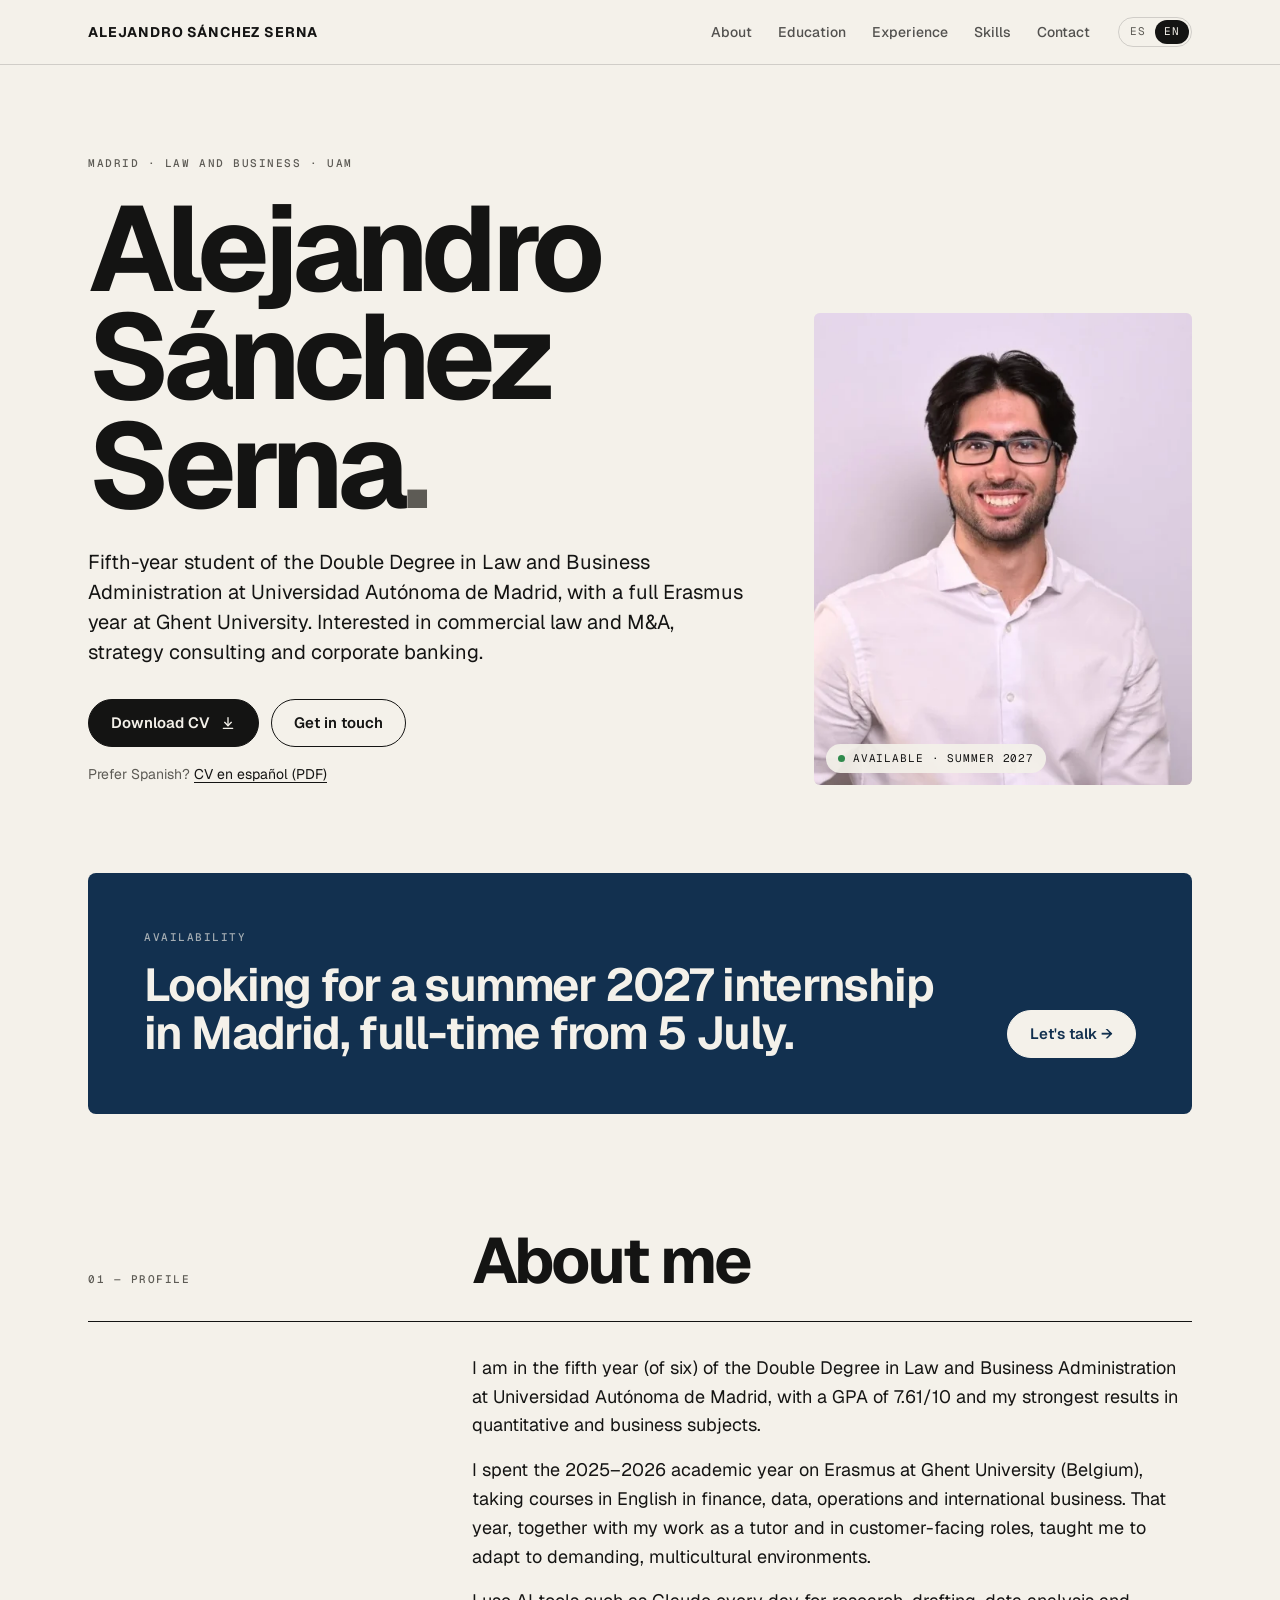
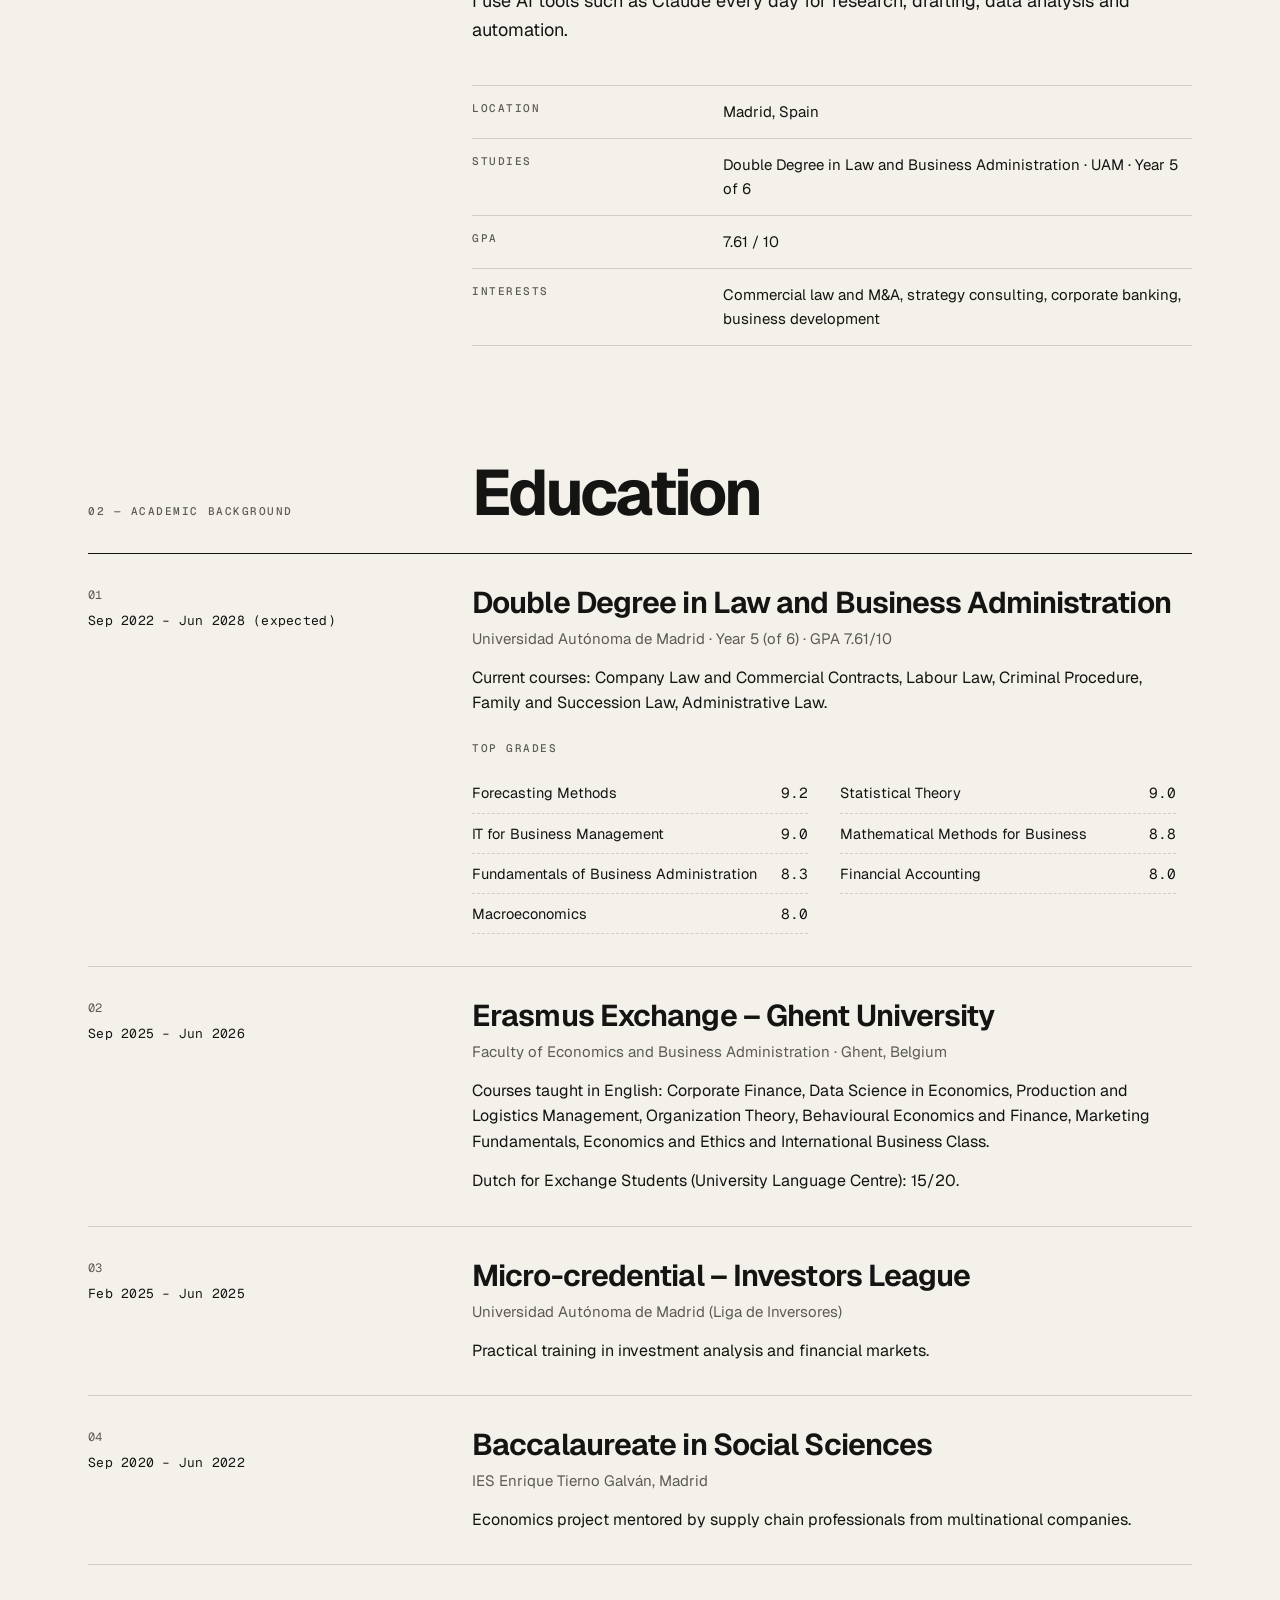
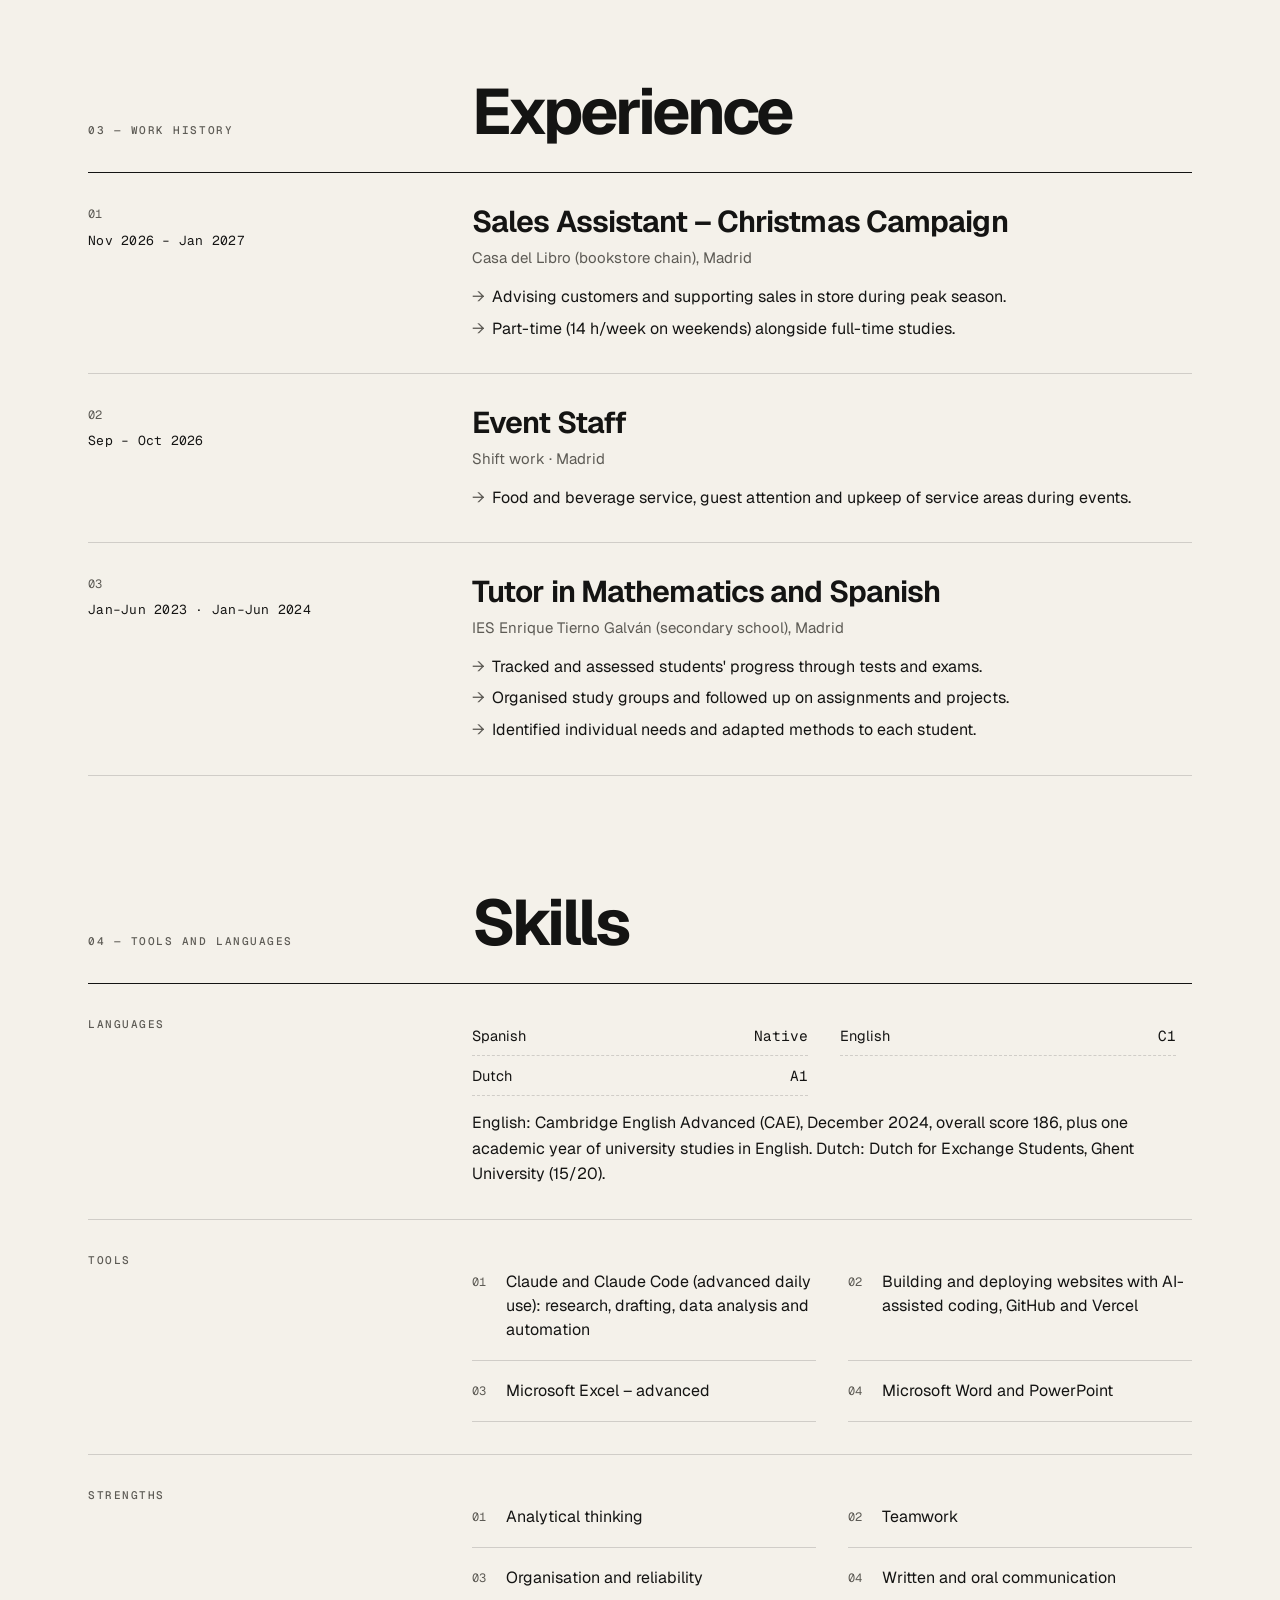
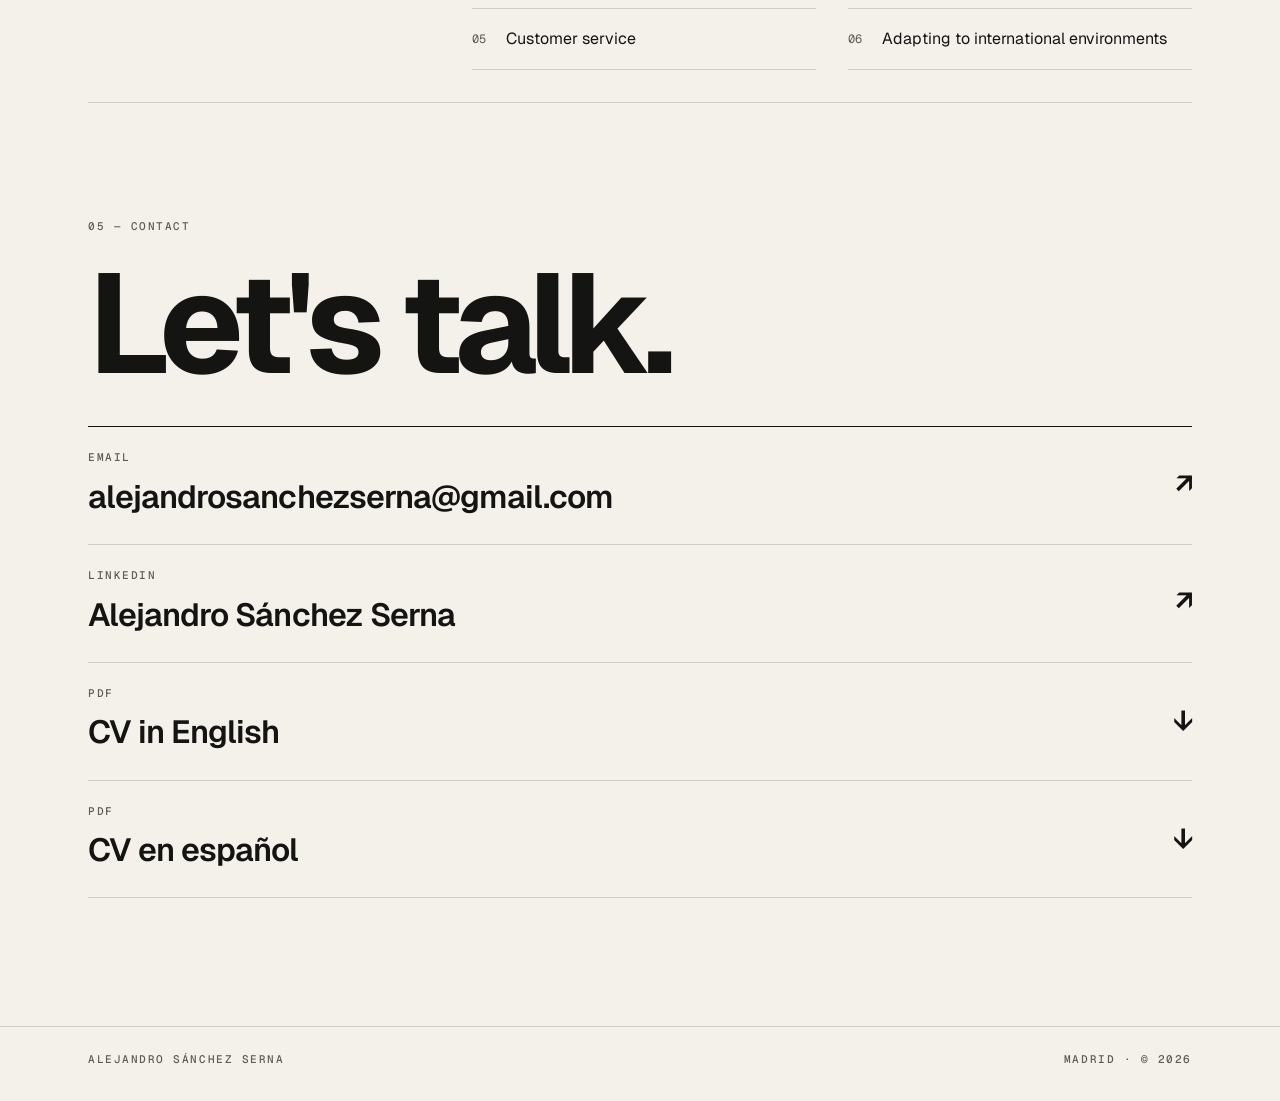
==== en/index.html @ f0e7a2bd "Actualizar currículum: nuevo diseño claro, versión en inglés, foto y CV en PDF - Contenido actualiza" ====
<!DOCTYPE html>
<html lang="en">
<head>
  <meta charset="UTF-8" />
  <meta name="viewport" content="width=device-width, initial-scale=1.0" />
  <title>Alejandro Sánchez Serna · CV · Law and Business Administration (UAM)</title>
  <meta name="description" content="CV of Alejandro Sánchez Serna: 5th-year Law and Business Administration student (UAM), Erasmus at Ghent University, C1 English. Available for a summer 2027 internship." />
  <meta name="author" content="Alejandro Sánchez Serna" />
  <meta name="theme-color" content="#f4f1ea" />
  <link rel="canonical" href="https://curriculum-alejandro-sanchez-serna.vercel.app/en/" />
  <link rel="alternate" hreflang="es" href="https://curriculum-alejandro-sanchez-serna.vercel.app/" />
  <link rel="alternate" hreflang="en" href="https://curriculum-alejandro-sanchez-serna.vercel.app/en/" />
  <link rel="alternate" hreflang="x-default" href="https://curriculum-alejandro-sanchez-serna.vercel.app/" />

  <meta property="og:type" content="profile" />
  <meta property="og:locale" content="en_GB" />
  <meta property="og:locale:alternate" content="es_ES" />
  <meta property="og:url" content="https://curriculum-alejandro-sanchez-serna.vercel.app/en/" />
  <meta property="og:title" content="Alejandro Sánchez Serna · CV" />
  <meta property="og:description" content="Law and Business Administration student (UAM) · Erasmus at Ghent University · C1 English. Available for a summer 2027 internship in Madrid." />
  <meta property="og:image" content="https://curriculum-alejandro-sanchez-serna.vercel.app/img/alejandro-sanchez-serna-og.jpg" />
  <meta property="og:image:alt" content="Portrait of Alejandro Sánchez Serna" />
  <meta name="twitter:card" content="summary" />
  <meta name="twitter:title" content="Alejandro Sánchez Serna · CV" />
  <meta name="twitter:description" content="Law and Business Administration student (UAM) · Erasmus at Ghent University · C1 English. Available for a summer 2027 internship in Madrid." />
  <meta name="twitter:image" content="https://curriculum-alejandro-sanchez-serna.vercel.app/img/alejandro-sanchez-serna-og.jpg" />

  <script type="application/ld+json">
  {
    "@context": "https://schema.org",
    "@type": "Person",
    "name": "Alejandro Sánchez Serna",
    "url": "https://curriculum-alejandro-sanchez-serna.vercel.app/en/",
    "image": "https://curriculum-alejandro-sanchez-serna.vercel.app/img/alejandro-sanchez-serna-og.jpg",
    "jobTitle": "Double Degree student in Law and Business Administration",
    "address": { "@type": "PostalAddress", "addressLocality": "Madrid", "addressCountry": "ES" },
    "alumniOf": [
      { "@type": "CollegeOrUniversity", "name": "Universidad Autónoma de Madrid" },
      { "@type": "CollegeOrUniversity", "name": "Ghent University" }
    ],
    "knowsLanguage": ["es", "en", "nl"],
    "sameAs": ["https://www.linkedin.com/in/alejandro-s%C3%A1nchez-serna-419348226/"]
  }
  </script>

  <link rel="preconnect" href="https://fonts.googleapis.com" />
  <link rel="preconnect" href="https://fonts.gstatic.com" crossorigin />
  <link rel="stylesheet" href="https://fonts.googleapis.com/css2?family=Geist:wght@400..800&family=Geist+Mono:wght@400..600&display=swap" />
  <link rel="stylesheet" href="/styles.css" />
  <script>document.documentElement.classList.add('js');</script>
</head>
<body>

  <a class="skip-link" href="#about">Skip to content</a>

  <header class="site-header">
    <div class="wrap">
      <a class="brand" href="#top">Alejandro Sánchez Serna</a>
      <div class="header-right">
        <ul class="nav-links">
          <li><a href="#about">About</a></li>
          <li><a href="#education">Education</a></li>
          <li><a href="#experience">Experience</a></li>
          <li><a href="#skills">Skills</a></li>
          <li><a href="#contact">Contact</a></li>
        </ul>
        <div class="lang-switch" aria-label="Language">
          <a href="/" hreflang="es" lang="es" title="Versión en español">ES</a>
          <span aria-current="true" lang="en">EN</span>
        </div>
      </div>
    </div>
  </header>

  <main id="top">

    <!-- HERO -->
    <section class="hero">
      <div class="wrap">
        <div class="hero-in">
          <div class="label">Madrid · Law and Business · UAM</div>
          <h1>Alejandro<br>Sánchez Serna<span class="soft">.</span></h1>
          <p class="lead">
            Fifth-year student of the Double Degree in Law and Business Administration at Universidad Autónoma de Madrid,
            with a full Erasmus year at Ghent University. Interested in commercial law and M&amp;A,
            strategy consulting and corporate banking.
          </p>
          <div class="cta-row">
            <a href="/CV_Alejandro_Sanchez_Serna_English.pdf" class="btn btn-dark" download>
              Download CV
              <svg viewBox="0 0 24 24" fill="none" stroke="currentColor" stroke-width="2" stroke-linecap="round" stroke-linejoin="round" aria-hidden="true"><path d="M12 4v12"/><path d="m7 11 5 5 5-5"/><path d="M5 20h14"/></svg>
            </a>
            <a href="#contact" class="btn btn-light">Get in touch</a>
          </div>
          <p class="alt-cv">Prefer Spanish? <a href="/CV_Alejandro_Sanchez_Serna.pdf" download hreflang="es" lang="es">CV en español (PDF)</a></p>
        </div>
        <figure class="portrait">
          <img src="/img/alejandro-sanchez-serna.webp" width="480" height="596" alt="Portrait of Alejandro Sánchez Serna" fetchpriority="high" />
          <figcaption><span class="dot" aria-hidden="true"></span>Available · summer 2027</figcaption>
        </figure>
      </div>
    </section>

    <!-- AVAILABILITY -->
    <div class="wrap">
      <div class="band reveal">
        <div>
          <div class="label">Availability</div>
          <p>Looking for a summer 2027 internship in Madrid, full-time from 5 July.</p>
        </div>
        <a href="#contact" class="btn">Let's talk →</a>
      </div>
    </div>

    <!-- ABOUT -->
    <section class="section" id="about">
      <div class="wrap">
        <div class="section-head reveal">
          <div class="label">01 — Profile</div>
          <h2>About me</h2>
        </div>
        <div class="split">
          <div></div>
          <div class="reveal">
            <div class="prose">
              <p>I am in the fifth year (of six) of the Double Degree in Law and Business Administration at Universidad Autónoma de Madrid, with a GPA of 7.61/10 and my strongest results in quantitative and business subjects.</p>
              <p>I spent the 2025–2026 academic year on Erasmus at Ghent University (Belgium), taking courses in English in finance, data, operations and international business. That year, together with my work as a tutor and in customer-facing roles, taught me to adapt to demanding, multicultural environments.</p>
              <p>I use AI tools such as Claude every day for research, drafting, data analysis and automation.</p>
            </div>
            <dl class="facts">
              <div class="fact"><dt class="label">Location</dt><dd>Madrid, Spain</dd></div>
              <div class="fact"><dt class="label">Studies</dt><dd>Double Degree in Law and Business Administration · UAM · Year 5 of 6</dd></div>
              <div class="fact"><dt class="label">GPA</dt><dd>7.61 / 10</dd></div>
              <div class="fact"><dt class="label">Interests</dt><dd>Commercial law and M&amp;A, strategy consulting, corporate banking, business development</dd></div>
            </dl>
          </div>
        </div>
      </div>
    </section>

    <!-- EDUCATION -->
    <section class="section" id="education">
      <div class="wrap">
        <div class="section-head reveal">
          <div class="label">02 — Academic background</div>
          <h2>Education</h2>
        </div>

        <article class="row reveal">
          <div class="row-meta">
            <span class="num">01</span>
            <span class="date">Sep 2022 – Jun 2028 (expected)</span>
          </div>
          <div class="row-body">
            <h3>Double Degree in Law and Business Administration</h3>
            <div class="org">Universidad Autónoma de Madrid · Year 5 (of 6) · GPA 7.61/10</div>
            <p>Current courses: Company Law and Commercial Contracts, Labour Law, Criminal Procedure, Family and Succession Law, Administrative Law.</p>
            <p class="label">Top grades</p>
            <div class="grades">
              <div class="grade">Forecasting Methods <span>9.2</span></div>
              <div class="grade">Statistical Theory <span>9.0</span></div>
              <div class="grade">IT for Business Management <span>9.0</span></div>
              <div class="grade">Mathematical Methods for Business <span>8.8</span></div>
              <div class="grade">Fundamentals of Business Administration <span>8.3</span></div>
              <div class="grade">Financial Accounting <span>8.0</span></div>
              <div class="grade">Macroeconomics <span>8.0</span></div>
            </div>
          </div>
        </article>

        <article class="row reveal">
          <div class="row-meta">
            <span class="num">02</span>
            <span class="date">Sep 2025 – Jun 2026</span>
          </div>
          <div class="row-body">
            <h3>Erasmus Exchange – Ghent University</h3>
            <div class="org">Faculty of Economics and Business Administration · Ghent, Belgium</div>
            <p>Courses taught in English: Corporate Finance, Data Science in Economics, Production and Logistics Management, Organization Theory, Behavioural Economics and Finance, Marketing Fundamentals, Economics and Ethics and International Business Class.</p>
            <p>Dutch for Exchange Students (University Language Centre): 15/20.</p>
          </div>
        </article>

        <article class="row reveal">
          <div class="row-meta">
            <span class="num">03</span>
            <span class="date">Feb 2025 – Jun 2025</span>
          </div>
          <div class="row-body">
            <h3>Micro-credential – Investors League</h3>
            <div class="org">Universidad Autónoma de Madrid (Liga de Inversores)</div>
            <p>Practical training in investment analysis and financial markets.</p>
          </div>
        </article>

        <article class="row reveal">
          <div class="row-meta">
            <span class="num">04</span>
            <span class="date">Sep 2020 – Jun 2022</span>
          </div>
          <div class="row-body">
            <h3>Baccalaureate in Social Sciences</h3>
            <div class="org">IES Enrique Tierno Galván, Madrid</div>
            <p>Economics project mentored by supply chain professionals from multinational companies.</p>
          </div>
        </article>
      </div>
    </section>

    <!-- EXPERIENCE -->
    <section class="section" id="experience">
      <div class="wrap">
        <div class="section-head reveal">
          <div class="label">03 — Work history</div>
          <h2>Experience</h2>
        </div>

        <article class="row reveal">
          <div class="row-meta">
            <span class="num">01</span>
            <span class="date">Nov 2026 – Jan 2027</span>
          </div>
          <div class="row-body">
            <h3>Sales Assistant – Christmas Campaign</h3>
            <div class="org">Casa del Libro (bookstore chain), Madrid</div>
            <ul>
              <li>Advising customers and supporting sales in store during peak season.</li>
              <li>Part-time (14 h/week on weekends) alongside full-time studies.</li>
            </ul>
          </div>
        </article>

        <article class="row reveal">
          <div class="row-meta">
            <span class="num">02</span>
            <span class="date">Sep – Oct 2026</span>
          </div>
          <div class="row-body">
            <h3>Event Staff</h3>
            <div class="org">Shift work · Madrid</div>
            <ul>
              <li>Food and beverage service, guest attention and upkeep of service areas during events.</li>
            </ul>
          </div>
        </article>

        <article class="row reveal">
          <div class="row-meta">
            <span class="num">03</span>
            <span class="date">Jan–Jun 2023 · Jan–Jun 2024</span>
          </div>
          <div class="row-body">
            <h3>Tutor in Mathematics and Spanish</h3>
            <div class="org">IES Enrique Tierno Galván (secondary school), Madrid</div>
            <ul>
              <li>Tracked and assessed students' progress through tests and exams.</li>
              <li>Organised study groups and followed up on assignments and projects.</li>
              <li>Identified individual needs and adapted methods to each student.</li>
            </ul>
          </div>
        </article>
      </div>
    </section>

    <!-- SKILLS & LANGUAGES -->
    <section class="section" id="skills">
      <div class="wrap">
        <div class="section-head reveal">
          <div class="label">04 — Tools and languages</div>
          <h2>Skills</h2>
        </div>

        <article class="row reveal">
          <div class="row-meta"><span class="label">Languages</span></div>
          <div class="row-body">
            <div class="grades" style="margin-top:0">
              <div class="grade">Spanish <span>Native</span></div>
              <div class="grade">English <span>C1</span></div>
              <div class="grade">Dutch <span>A1</span></div>
            </div>
            <p>English: Cambridge English Advanced (CAE), December 2024, overall score 186, plus one academic year of university studies in English. Dutch: Dutch for Exchange Students, Ghent University (15/20).</p>
          </div>
        </article>

        <article class="row reveal">
          <div class="row-meta"><span class="label">Tools</span></div>
          <div class="row-body">
            <div class="skills">
              <div class="skill"><span class="num">01</span>Claude and Claude Code (advanced daily use): research, drafting, data analysis and automation</div>
              <div class="skill"><span class="num">02</span>Building and deploying websites with AI-assisted coding, GitHub and Vercel</div>
              <div class="skill"><span class="num">03</span>Microsoft Excel – advanced</div>
              <div class="skill"><span class="num">04</span>Microsoft Word and PowerPoint</div>
            </div>
          </div>
        </article>

        <article class="row reveal">
          <div class="row-meta"><span class="label">Strengths</span></div>
          <div class="row-body">
            <div class="skills">
              <div class="skill"><span class="num">01</span>Analytical thinking</div>
              <div class="skill"><span class="num">02</span>Teamwork</div>
              <div class="skill"><span class="num">03</span>Organisation and reliability</div>
              <div class="skill"><span class="num">04</span>Written and oral communication</div>
              <div class="skill"><span class="num">05</span>Customer service</div>
              <div class="skill"><span class="num">06</span>Adapting to international environments</div>
            </div>
          </div>
        </article>
      </div>
    </section>

    <!-- CONTACT -->
    <section class="section" id="contact">
      <div class="wrap">
        <div class="label reveal">05 — Contact</div>
        <h2 class="contact-title reveal">Let's talk.</h2>
        <div class="links reveal">
          <a class="link-row" href="mailto:alejandrosanchezserna@gmail.com">
            <span class="text"><small>Email</small>alejandrosanchezserna@gmail.com</span>
            <span class="arrow" aria-hidden="true">↗</span>
          </a>
          <a class="link-row" href="https://www.linkedin.com/in/alejandro-s%C3%A1nchez-serna-419348226/" target="_blank" rel="noopener">
            <span class="text"><small>LinkedIn</small>Alejandro Sánchez Serna</span>
            <span class="arrow" aria-hidden="true">↗</span>
          </a>
          <a class="link-row down" href="/CV_Alejandro_Sanchez_Serna_English.pdf" download>
            <span class="text"><small>PDF</small>CV in English</span>
            <span class="arrow" aria-hidden="true">↓</span>
          </a>
          <a class="link-row down" href="/CV_Alejandro_Sanchez_Serna.pdf" download hreflang="es">
            <span class="text"><small>PDF</small><span lang="es">CV en español</span></span>
            <span class="arrow" aria-hidden="true">↓</span>
          </a>
        </div>
      </div>
    </section>

  </main>

  <footer>
    <div class="wrap">
      <span class="label">Alejandro Sánchez Serna</span>
      <span class="label">Madrid · © 2026</span>
    </div>
  </footer>

  <script>
    (function () {
      // Reveal every block that is in view or already above it, so jumping via the menu never leaves hidden content.
      var pending = Array.prototype.slice.call(document.querySelectorAll('.reveal'));
      function check() {
        var limit = window.innerHeight * 0.92;
        pending = pending.filter(function (el) {
          if (el.getBoundingClientRect().top < limit) { el.classList.add('is-visible'); return false; }
          return true;
        });
        if (!pending.length) window.removeEventListener('scroll', check);
      }
      window.addEventListener('scroll', check, { passive: true });
      window.addEventListener('resize', check);
      window.addEventListener('beforeprint', function () { pending.forEach(function (el) { el.classList.add('is-visible'); }); });
      check();
    })();
  </script>
</body>
</html>
---- styles.css ----
/* Shared styles for the Spanish (/) and English (/en/) versions.
   Light, editorial look: warm paper background, ink text, navy as the single accent. */

:root {
  --paper: #f4f1ea;
  --paper-2: #ebe7dd;
  --ink: #141413;
  --muted: #5d5b55;
  --line: rgba(20, 20, 19, 0.16);
  --navy: #12304f;
  --navy-ink: #f4f1ea;

  --sans: 'Geist', 'Inter', system-ui, -apple-system, 'Segoe UI', sans-serif;
  --mono: 'Geist Mono', ui-monospace, 'SFMono-Regular', Menlo, Consolas, monospace;

  --ease-out: cubic-bezier(0.23, 1, 0.32, 1);
  --ease: cubic-bezier(0.25, 0.1, 0.25, 1);

  --gutter: clamp(16px, 4vw, 48px);
  --max: 1200px;
}

* { margin: 0; padding: 0; box-sizing: border-box; }

html { scroll-behavior: smooth; -webkit-text-size-adjust: 100%; }

body {
  background: var(--paper);
  color: var(--ink);
  font-family: var(--sans);
  font-size: 16px;
  line-height: 1.6;
  -webkit-font-smoothing: antialiased;
  text-rendering: optimizeLegibility;
}

img { display: block; max-width: 100%; }
a { color: inherit; }

::selection { background: var(--navy); color: var(--navy-ink); }

:focus-visible { outline: 2px solid var(--navy); outline-offset: 3px; border-radius: 2px; }

.skip-link {
  position: absolute; left: 16px; top: -60px; z-index: 200;
  background: var(--ink); color: var(--paper);
  padding: 8px 14px; font-size: 13px; font-weight: 600; text-decoration: none;
}
.skip-link:focus { top: 12px; }

.wrap { max-width: var(--max); margin: 0 auto; padding: 0 var(--gutter); }

.label {
  font-family: var(--mono);
  font-size: 11px;
  font-weight: 500;
  letter-spacing: 0.14em;
  text-transform: uppercase;
  color: var(--muted);
}

/* ── HEADER ── */
.site-header {
  position: sticky;
  top: 0;
  z-index: 100;
  background: rgba(244, 241, 234, 0.9);
  backdrop-filter: blur(10px);
  -webkit-backdrop-filter: blur(10px);
  border-bottom: 1px solid var(--line);
}

.site-header .wrap {
  display: flex;
  align-items: center;
  justify-content: space-between;
  gap: 24px;
  height: 64px;
}

.brand {
  font-size: 14px;
  font-weight: 700;
  letter-spacing: 0.06em;
  text-transform: uppercase;
  text-decoration: none;
  white-space: nowrap;
}

.header-right { display: flex; align-items: center; gap: 28px; }

.nav-links { display: flex; gap: 26px; list-style: none; }

.nav-links a {
  font-size: 14px;
  font-weight: 500;
  text-decoration: none;
  white-space: nowrap;
  color: var(--ink);
  opacity: 0.72;
  transition: opacity 160ms var(--ease);
}

.lang-switch {
  display: flex;
  border: 1px solid var(--line);
  border-radius: 999px;
  padding: 2px;
  font-family: var(--mono);
  font-size: 11px;
  letter-spacing: 0.08em;
}

.lang-switch a,
.lang-switch span {
  padding: 3px 9px;
  border-radius: 999px;
  text-decoration: none;
  color: var(--muted);
  transition: color 160ms var(--ease);
}

.lang-switch [aria-current] { background: var(--ink); color: var(--paper); }

/* ── HERO ── */
.hero { padding: clamp(40px, 7vw, 96px) 0 clamp(48px, 7vw, 88px); }

.hero .wrap {
  display: grid;
  grid-template-columns: minmax(0, 7fr) minmax(0, 4fr);
  gap: clamp(32px, 5vw, 72px);
  align-items: end;
}

.hero h1 {
  font-size: clamp(54px, 9.4vw, 128px);
  font-weight: 700;
  line-height: 0.9;
  letter-spacing: -0.055em;
  margin: 22px 0 28px;
}

.hero h1 .soft { color: var(--muted); }

.lead {
  font-size: clamp(17px, 1.6vw, 20px);
  line-height: 1.5;
  max-width: 34em;
  text-wrap: pretty;
}

.cta-row { display: flex; flex-wrap: wrap; gap: 12px; margin-top: 32px; }

.btn {
  display: inline-flex;
  align-items: center;
  justify-content: center;
  gap: 10px;
  height: 48px;
  padding: 0 22px;
  border-radius: 999px;
  font-size: 15px;
  font-weight: 600;
  text-decoration: none;
  border: 1px solid var(--ink);
  transition:
    background-color 160ms var(--ease),
    color 160ms var(--ease),
    transform 160ms var(--ease-out);
}

.btn-dark { background: var(--ink); color: var(--paper); }
.btn-light { background: transparent; color: var(--ink); }

.btn:active,
.link-row:active { transform: scale(0.97); }

.btn svg { width: 16px; height: 16px; flex-shrink: 0; }

.alt-cv { margin-top: 16px; font-size: 14px; color: var(--muted); }
.alt-cv a { color: var(--ink); text-underline-offset: 3px; text-decoration-thickness: 1px; }

.portrait {
  position: relative;
  aspect-ratio: 4 / 5;
  border-radius: 6px;
  overflow: hidden;
  background: var(--paper-2);
}

.portrait img { width: 100%; height: 100%; object-fit: cover; object-position: 50% 30%; }

.portrait figcaption {
  position: absolute;
  left: 12px;
  bottom: 12px;
  display: inline-flex;
  align-items: center;
  gap: 8px;
  background: rgba(244, 241, 234, 0.92);
  border-radius: 999px;
  padding: 6px 12px;
  font-family: var(--mono);
  font-size: 11px;
  letter-spacing: 0.08em;
  text-transform: uppercase;
}

.dot { width: 7px; height: 7px; border-radius: 50%; background: #2f8a4c; flex-shrink: 0; }

/* ── AVAILABILITY BAND (the one colour block) ── */
.band {
  background: var(--navy);
  color: var(--navy-ink);
  border-radius: 8px;
  padding: clamp(28px, 5vw, 56px);
  display: grid;
  grid-template-columns: minmax(0, 1fr) auto;
  gap: 24px 48px;
  align-items: end;
}

.band .label { color: rgba(244, 241, 234, 0.65); }

.band p {
  font-size: clamp(26px, 3.6vw, 46px);
  font-weight: 650;
  line-height: 1.05;
  letter-spacing: -0.035em;
  margin-top: 14px;
  max-width: 18em;
  text-wrap: balance;
}

.band .btn { background: var(--navy-ink); color: var(--navy); border-color: var(--navy-ink); }

/* ── SECTIONS ── */
.section { padding: clamp(64px, 9vw, 120px) 0 0; scroll-margin-top: 72px; }

.section-head {
  display: grid;
  grid-template-columns: minmax(0, 4fr) minmax(0, 8fr);
  gap: 24px;
  align-items: baseline;
  padding-bottom: 28px;
  border-bottom: 1px solid var(--ink);
}

.section-head h2 {
  font-size: clamp(36px, 5.2vw, 64px);
  font-weight: 700;
  line-height: 1;
  letter-spacing: -0.045em;
}

/* Two-column text block (About) */
.split {
  display: grid;
  grid-template-columns: minmax(0, 4fr) minmax(0, 8fr);
  gap: 24px;
  padding-top: 32px;
}

.prose { font-size: 18px; line-height: 1.6; max-width: 40em; }
.prose p + p { margin-top: 16px; }

.facts { margin-top: 40px; border-top: 1px solid var(--line); }

.fact {
  display: grid;
  grid-template-columns: minmax(0, 1fr) minmax(0, 2fr);
  gap: 16px;
  padding: 14px 0;
  border-bottom: 1px solid var(--line);
  font-size: 15px;
}

/* Rows (education, experience, languages) */
.row {
  display: grid;
  grid-template-columns: minmax(0, 4fr) minmax(0, 8fr);
  gap: 24px;
  padding: 32px 0;
  border-bottom: 1px solid var(--line);
}

.row-meta { display: flex; flex-direction: column; gap: 6px; }

.num { font-family: var(--mono); font-size: 12px; color: var(--muted); }

.date {
  font-family: var(--mono);
  font-size: 13px;
  letter-spacing: 0.02em;
  font-variant-numeric: tabular-nums;
}

.row h3 {
  font-size: clamp(22px, 2.4vw, 30px);
  font-weight: 650;
  line-height: 1.15;
  letter-spacing: -0.03em;
}

.org { margin-top: 6px; color: var(--muted); font-size: 15px; }

.row-body p,
.row-body ul { margin-top: 14px; font-size: 16px; line-height: 1.6; max-width: 44em; }

.row-body p.label { font-size: 11px; margin-top: 24px; }

.row-body ul { list-style: none; }
.row-body li { position: relative; padding-left: 20px; }
.row-body li + li { margin-top: 6px; }
.row-body li::before { content: '→'; position: absolute; left: 0; color: var(--muted); }

.grades {
  margin-top: 16px;
  display: grid;
  grid-template-columns: repeat(2, minmax(0, 1fr));
  column-gap: 32px;
  max-width: 44em;
}

.grade {
  display: flex;
  justify-content: space-between;
  gap: 16px;
  padding: 8px 0;
  border-bottom: 1px dashed var(--line);
  font-size: 14.5px;
}

.grade span { font-family: var(--mono); font-variant-numeric: tabular-nums; }

/* Skills */
.skills {
  display: grid;
  grid-template-columns: repeat(2, minmax(0, 1fr));
  column-gap: 32px;
}

.skill {
  display: grid;
  grid-template-columns: 34px minmax(0, 1fr);
  padding: 18px 0;
  border-bottom: 1px solid var(--line);
  font-size: 16px;
  line-height: 1.5;
}

.skill .num { padding-top: 3px; }

/* Contact */
.contact-title {
  font-size: clamp(56px, 11vw, 150px);
  font-weight: 700;
  line-height: 0.9;
  letter-spacing: -0.06em;
  padding-top: 24px;
}

.links { margin-top: 40px; border-top: 1px solid var(--ink); }

.link-row {
  display: flex;
  align-items: center;
  justify-content: space-between;
  gap: 16px;
  padding: 22px 0;
  border-bottom: 1px solid var(--line);
  text-decoration: none;
  font-size: clamp(20px, 2.6vw, 32px);
  font-weight: 600;
  letter-spacing: -0.03em;
  transition: padding-left 0ms, transform 160ms var(--ease-out);
}

.link-row small {
  display: block;
  font-family: var(--mono);
  font-size: 11px;
  font-weight: 500;
  letter-spacing: 0.14em;
  text-transform: uppercase;
  color: var(--muted);
  margin-bottom: 4px;
}

.link-row .arrow {
  font-size: 0.9em;
  transition: transform 200ms var(--ease-out);
}

.link-row .text { min-width: 0; overflow-wrap: anywhere; }

/* Footer */
footer { margin-top: clamp(80px, 10vw, 140px); border-top: 1px solid var(--line); }

footer .wrap {
  display: flex;
  justify-content: space-between;
  gap: 16px;
  flex-wrap: wrap;
  padding-top: 24px;
  padding-bottom: 32px;
}

/* ── HOVER (only with a real pointer) ── */
@media (hover: hover) and (pointer: fine) {
  .nav-links a:hover { opacity: 1; }
  .lang-switch a:hover { color: var(--ink); }
  .btn-dark:hover { background: #2b2b29; }
  .btn-light:hover { background: var(--ink); color: var(--paper); }
  .band .btn:hover { background: #ffffff; }
  .link-row:hover .arrow { transform: translate(3px, -3px); }
  .link-row.down:hover .arrow { transform: translateY(3px); }
}

/* ── ENTRANCE MOTION (content stays visible without JS) ── */
@keyframes rise {
  from { opacity: 0; transform: translateY(12px); }
  to { opacity: 1; transform: none; }
}

.hero-in > * { animation: rise 700ms var(--ease-out) both; }
.hero-in > :nth-child(2) { animation-delay: 60ms; }
.hero-in > :nth-child(3) { animation-delay: 120ms; }
.hero-in > :nth-child(4) { animation-delay: 180ms; }
.hero-in > :nth-child(5) { animation-delay: 240ms; }
.portrait { animation: rise 800ms var(--ease-out) 120ms both; }

.js .reveal {
  opacity: 0;
  transform: translateY(14px);
  transition: opacity 600ms var(--ease-out), transform 600ms var(--ease-out);
}

.js .reveal.is-visible { opacity: 1; transform: none; }

@media (prefers-reduced-motion: reduce) {
  html { scroll-behavior: auto; }
  .hero-in > *, .portrait { animation: none; }
  .js .reveal { transform: none; transition: opacity 200ms ease; }
  .btn:active, .link-row:active { transform: none; }
}

/* ── RESPONSIVE ── */
@media (max-width: 960px) {
  .nav-links { gap: 18px; }
  .nav-links a { font-size: 13px; }
}

@media (max-width: 820px) {
  .site-header .wrap { height: auto; flex-wrap: wrap; row-gap: 0; padding-top: 14px; }
  .header-right { display: contents; }
  .lang-switch { margin-left: auto; }
  .nav-links {
    order: 3;
    width: 100%;
    gap: 22px;
    overflow-x: auto;
    padding: 10px 0 12px;
    scrollbar-width: none;
    mask-image: linear-gradient(to right, #000 85%, transparent);
    -webkit-mask-image: linear-gradient(to right, #000 85%, transparent);
  }
  .nav-links::-webkit-scrollbar { display: none; }
  .nav-links li:last-child { padding-right: 24px; }
  .section { scroll-margin-top: 100px; }

  .hero .wrap { grid-template-columns: 1fr; }
  .portrait { max-width: 420px; order: -1; aspect-ratio: 5 / 4; }
  .portrait img { object-position: 50% 22%; }

  .band { grid-template-columns: 1fr; }
  .band .btn { justify-self: start; }

  .section-head,
  .split,
  .row { grid-template-columns: 1fr; gap: 10px; }
  .split { gap: 20px; }
  .row { padding: 26px 0; }
  .row-meta { flex-direction: row; gap: 14px; align-items: baseline; }
  .skills { grid-template-columns: 1fr; }
}

@media (max-width: 560px) {
  .brand { font-size: 13px; }
  .hero h1 { margin-top: 18px; }
  .cta-row .btn { flex: 1 1 100%; }
  .grades { grid-template-columns: 1fr; }
  .fact { grid-template-columns: 1fr; gap: 2px; }
  .prose { font-size: 17px; }
}
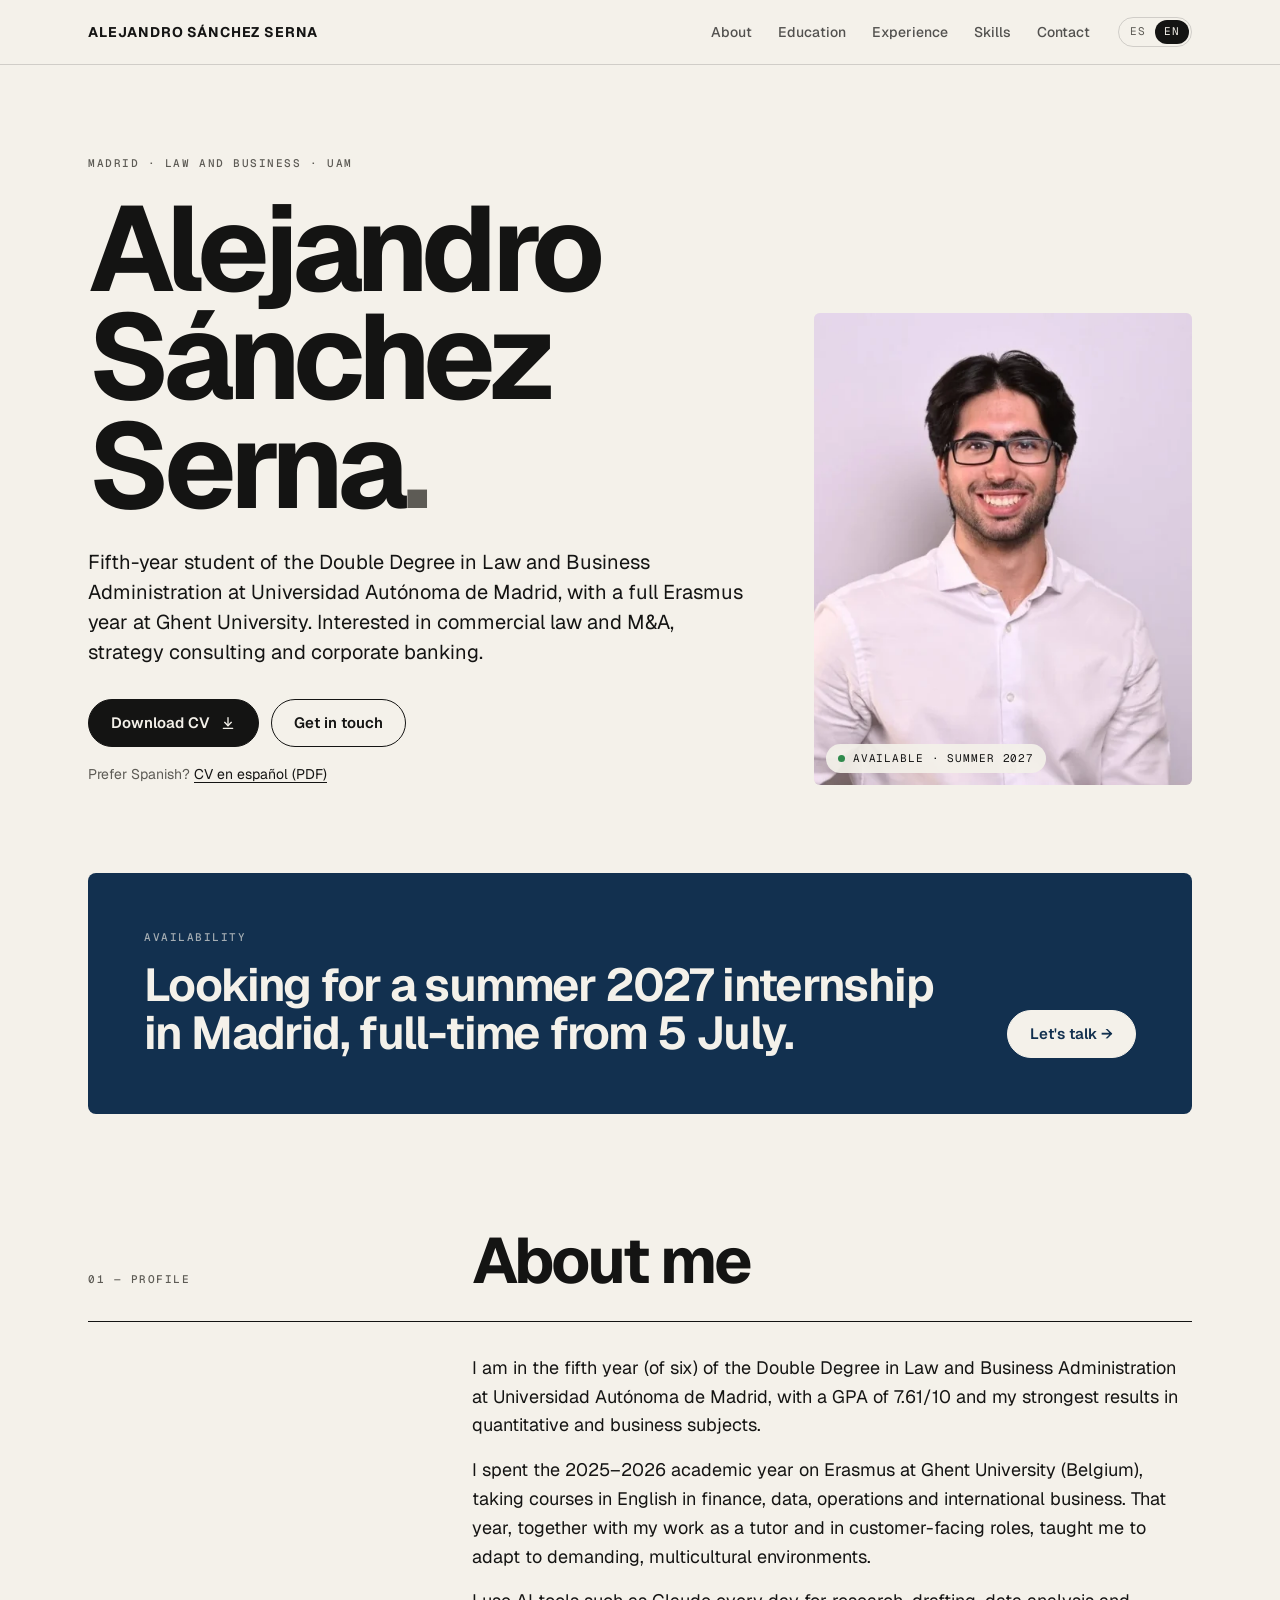
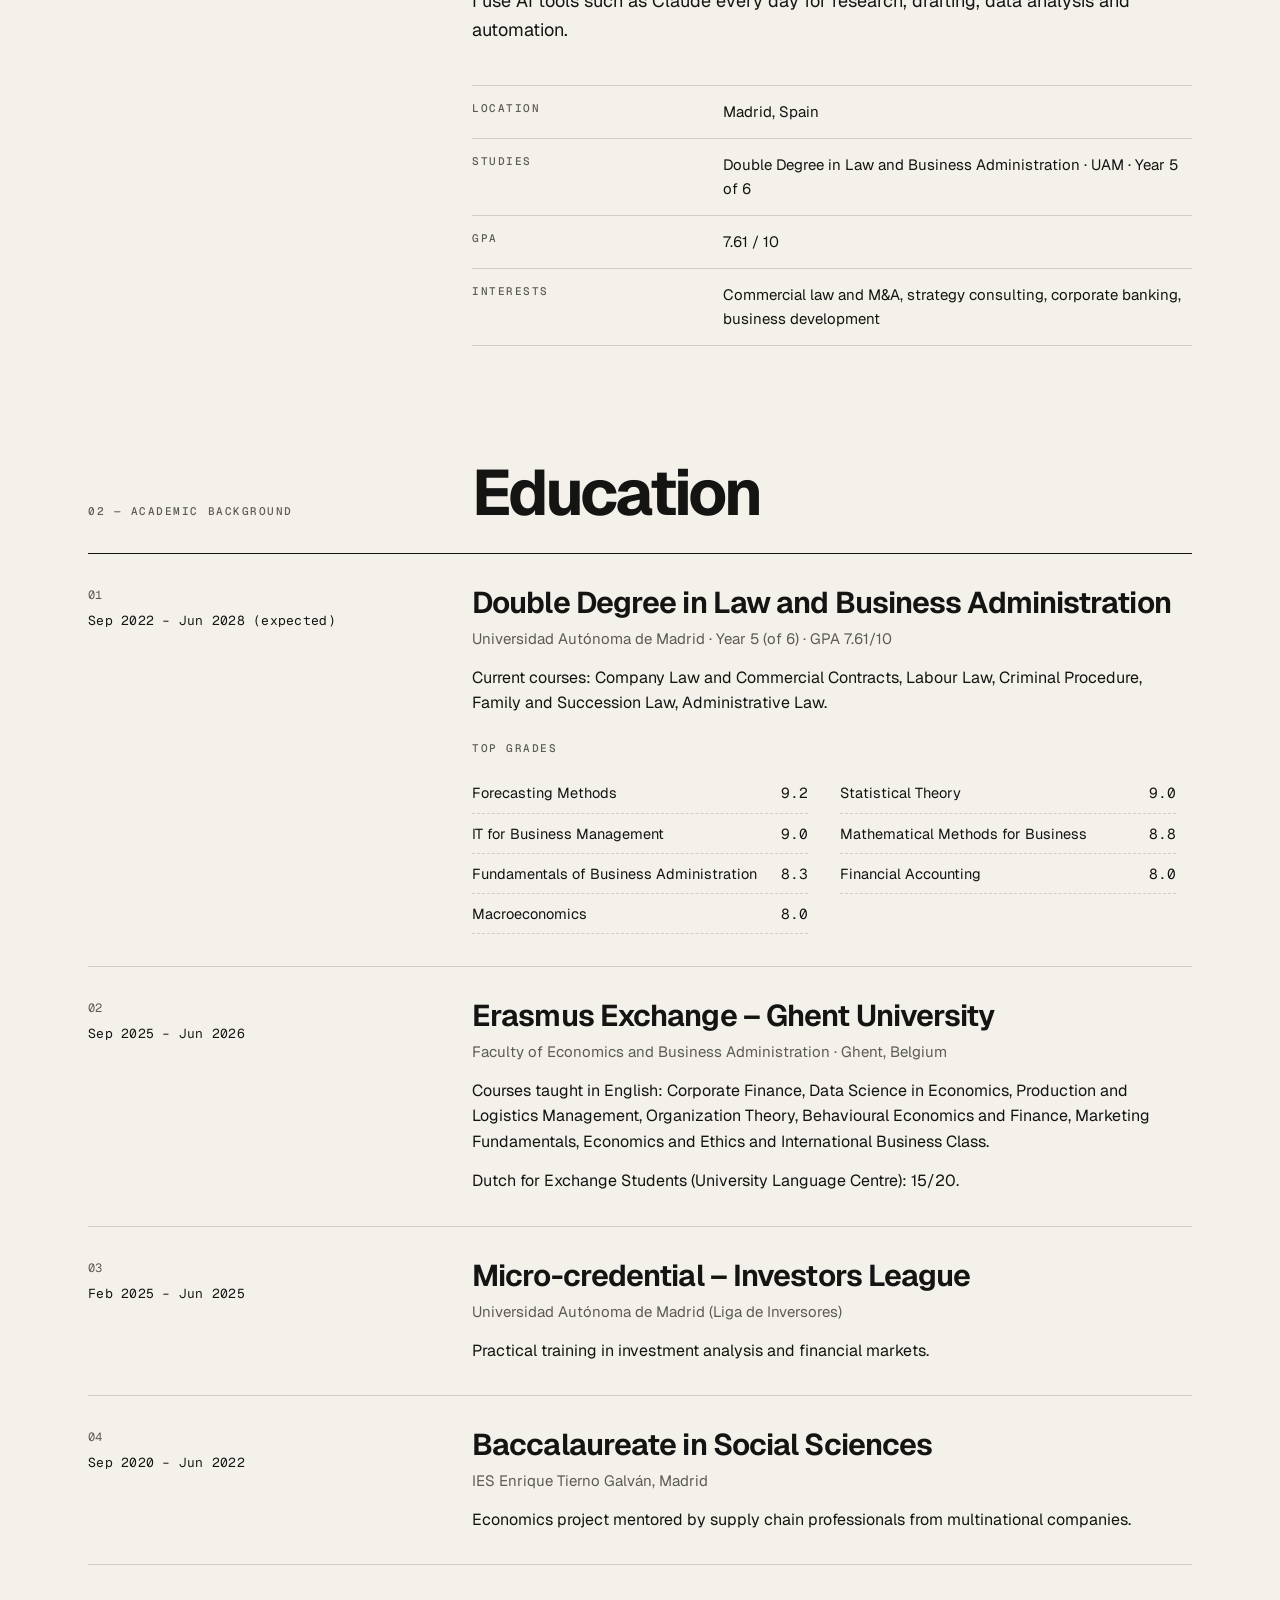
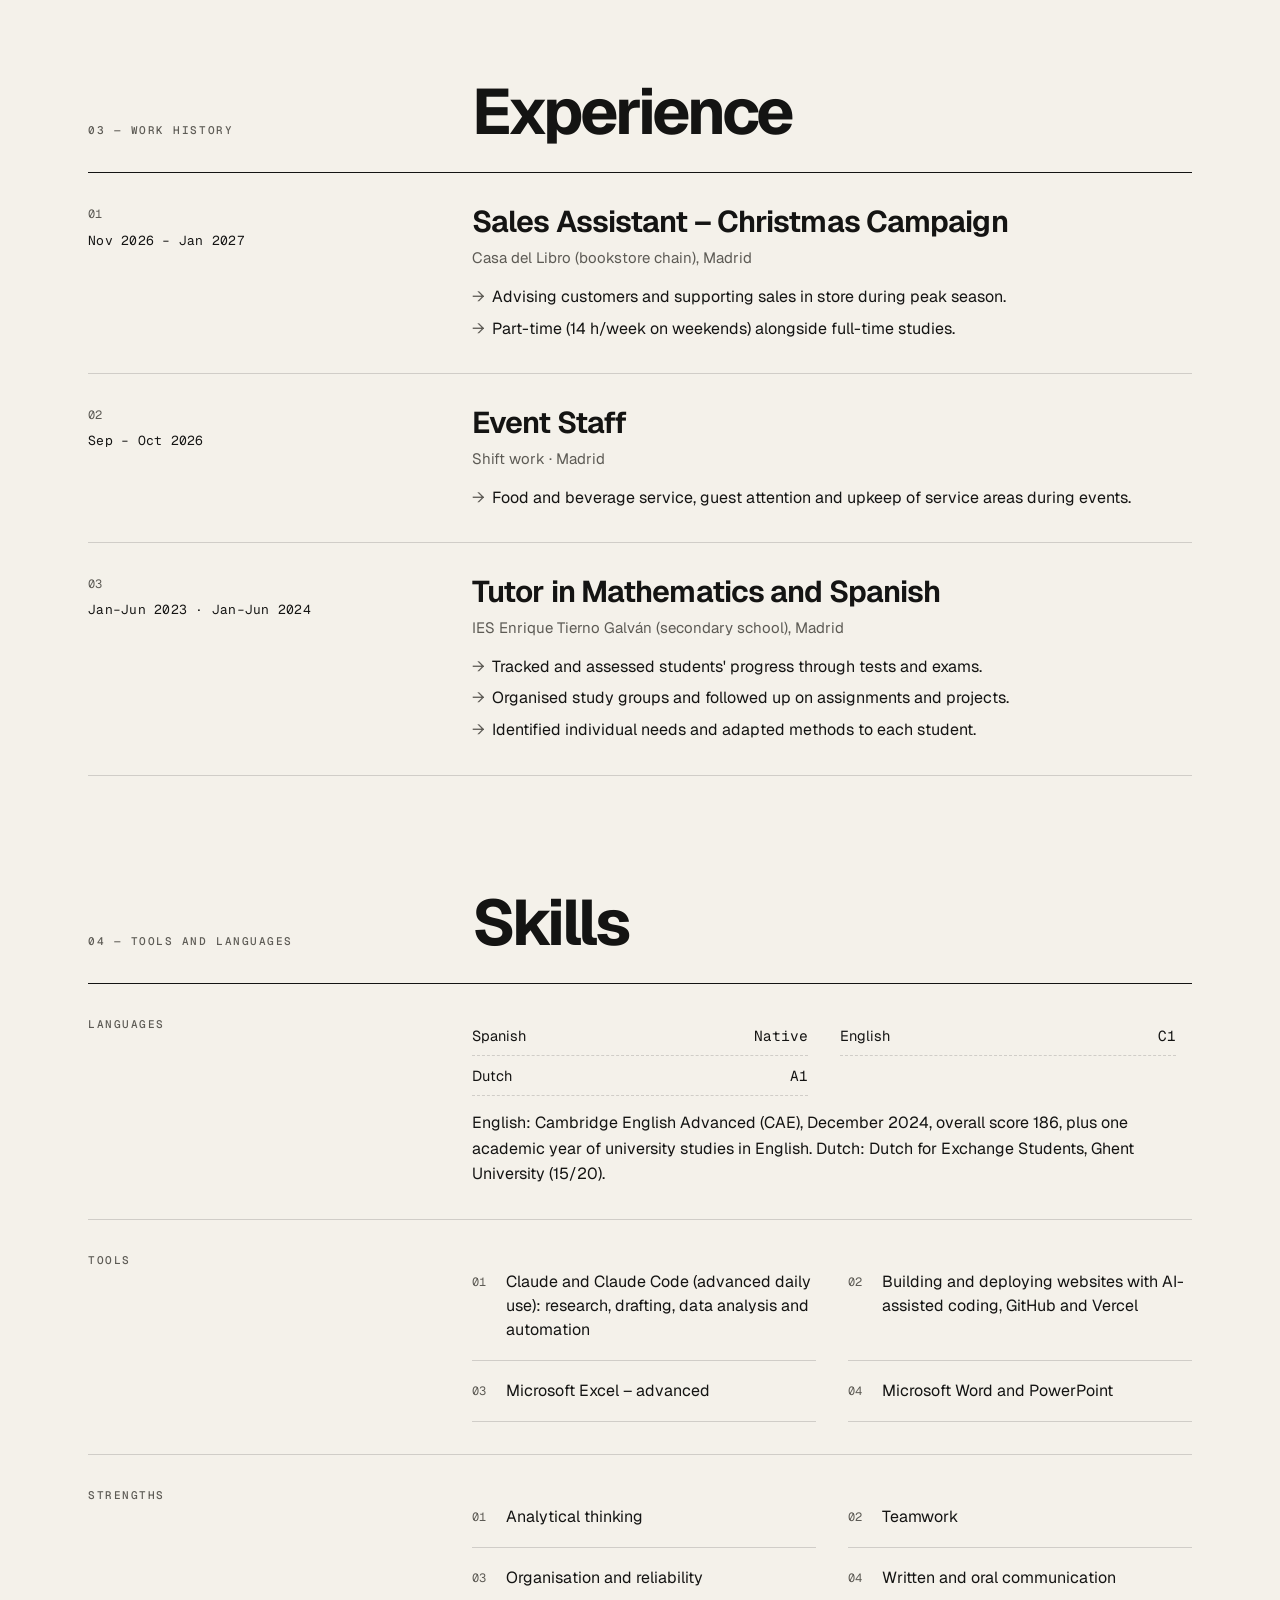
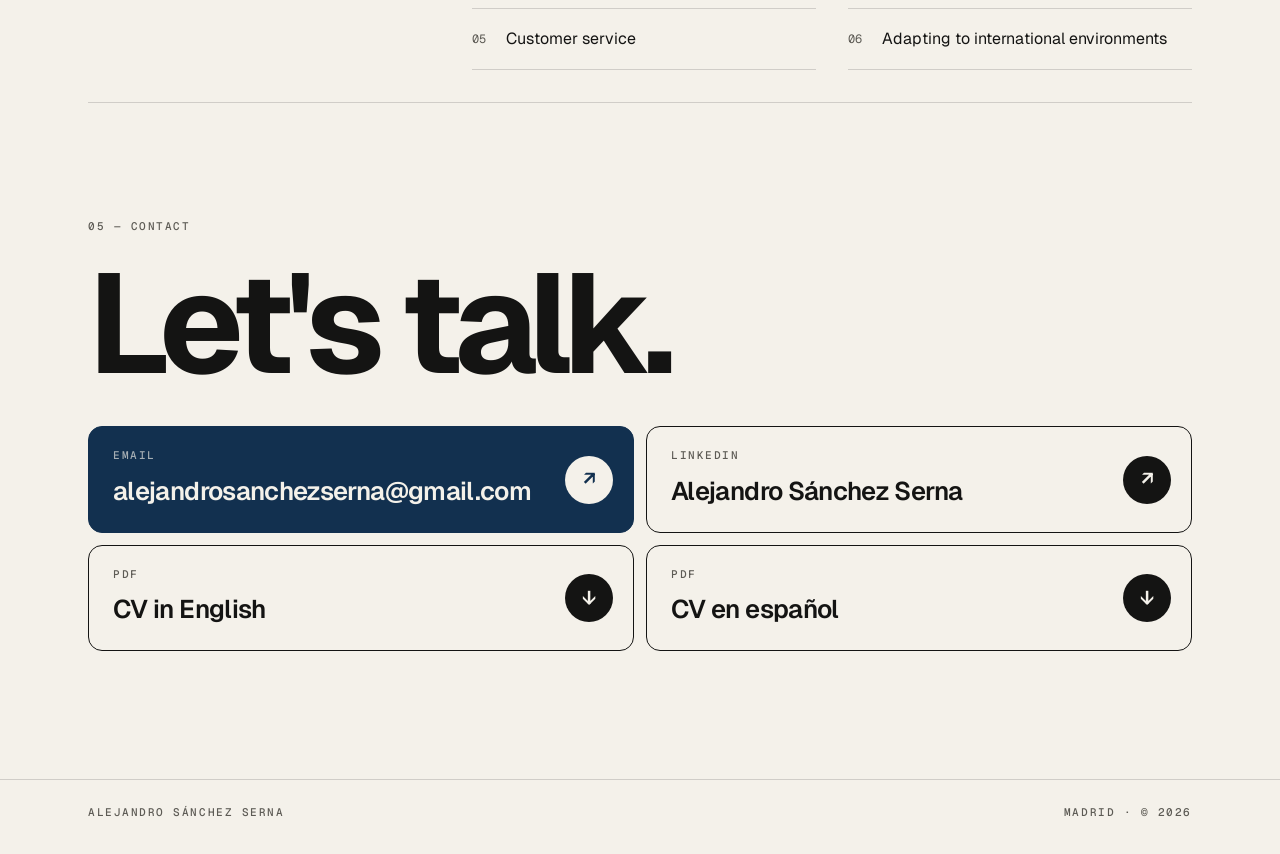
==== commit 634c51b3: "Contacto: botones claros y enlace de LinkedIn en la misma pestaña - Los cuatro contactos pasan a ser" ====
--- a/en/index.html
+++ b/en/index.html
@@ -39,7 +39,7 @@
       { "@type": "CollegeOrUniversity", "name": "Ghent University" }
     ],
     "knowsLanguage": ["es", "en", "nl"],
-    "sameAs": ["https://www.linkedin.com/in/alejandro-s%C3%A1nchez-serna-419348226/"]
+    "sameAs": ["https://www.linkedin.com/in/alejandro-s%C3%A1nchez-serna-419348226"]
   }
   </script>
 
@@ -316,11 +316,11 @@
         <div class="label reveal">05 — Contact</div>
         <h2 class="contact-title reveal">Let's talk.</h2>
         <div class="links reveal">
-          <a class="link-row" href="mailto:alejandrosanchezserna@gmail.com">
-            <span class="text"><small>Email</small>alejandrosanchezserna@gmail.com</span>
+          <a class="link-row primary" href="mailto:alejandrosanchezserna@gmail.com">
+            <span class="text"><small>Email</small>alejandrosanchezserna<wbr>@gmail.com</span>
             <span class="arrow" aria-hidden="true">↗</span>
           </a>
-          <a class="link-row" href="https://www.linkedin.com/in/alejandro-s%C3%A1nchez-serna-419348226/" target="_blank" rel="noopener">
+          <a class="link-row" href="https://www.linkedin.com/in/alejandro-s%C3%A1nchez-serna-419348226" rel="me">
             <span class="text"><small>LinkedIn</small>Alejandro Sánchez Serna</span>
             <span class="arrow" aria-hidden="true">↗</span>
           </a>
--- a/styles.css
+++ b/styles.css
@@ -360,20 +360,35 @@
   padding-top: 24px;
 }
 
-.links { margin-top: 40px; border-top: 1px solid var(--ink); }
+/* Contact links are real buttons: bordered cards with an arrow in a circle */
+.links {
+  margin-top: 40px;
+  display: grid;
+  grid-template-columns: repeat(2, minmax(0, 1fr));
+  gap: 12px;
+}
 
 .link-row {
   display: flex;
   align-items: center;
   justify-content: space-between;
   gap: 16px;
-  padding: 22px 0;
-  border-bottom: 1px solid var(--line);
+  min-height: 96px;
+  padding: 20px 20px 20px 24px;
+  border: 1px solid var(--ink);
+  border-radius: 14px;
+  background: transparent;
+  color: var(--ink);
   text-decoration: none;
-  font-size: clamp(20px, 2.6vw, 32px);
+  font-size: clamp(19px, 2vw, 26px);
   font-weight: 600;
-  letter-spacing: -0.03em;
-  transition: padding-left 0ms, transform 160ms var(--ease-out);
+  letter-spacing: -0.025em;
+  cursor: pointer;
+  -webkit-tap-highlight-color: transparent;
+  transition:
+    background-color 180ms var(--ease),
+    color 180ms var(--ease),
+    transform 160ms var(--ease-out);
 }
 
 .link-row small {
@@ -384,15 +399,29 @@
   letter-spacing: 0.14em;
   text-transform: uppercase;
   color: var(--muted);
-  margin-bottom: 4px;
-}
+  margin-bottom: 6px;
+  transition: color 180ms var(--ease);
+}
+
+.link-row .text { min-width: 0; overflow-wrap: break-word; }
 
 .link-row .arrow {
-  font-size: 0.9em;
-  transition: transform 200ms var(--ease-out);
-}
-
-.link-row .text { min-width: 0; overflow-wrap: anywhere; }
+  flex-shrink: 0;
+  display: grid;
+  place-items: center;
+  width: 48px;
+  height: 48px;
+  border-radius: 50%;
+  background: var(--ink);
+  color: var(--paper);
+  font-size: 20px;
+  line-height: 1;
+  transition: background-color 180ms var(--ease), color 180ms var(--ease), transform 200ms var(--ease-out);
+}
+
+.link-row.primary { background: var(--navy); border-color: var(--navy); color: var(--navy-ink); }
+.link-row.primary small { color: rgba(244, 241, 234, 0.65); }
+.link-row.primary .arrow { background: var(--navy-ink); color: var(--navy); }
 
 /* Footer */
 footer { margin-top: clamp(80px, 10vw, 140px); border-top: 1px solid var(--line); }
@@ -413,8 +442,11 @@
   .btn-dark:hover { background: #2b2b29; }
   .btn-light:hover { background: var(--ink); color: var(--paper); }
   .band .btn:hover { background: #ffffff; }
-  .link-row:hover .arrow { transform: translate(3px, -3px); }
-  .link-row.down:hover .arrow { transform: translateY(3px); }
+  .link-row:hover { background: var(--ink); color: var(--paper); }
+  .link-row:hover small { color: rgba(244, 241, 234, 0.65); }
+  .link-row:hover .arrow { background: var(--paper); color: var(--ink); transform: translate(2px, -2px); }
+  .link-row.down:hover .arrow { transform: translateY(2px); }
+  .link-row.primary:hover { background: #0c2340; color: var(--navy-ink); }
 }
 
 /* ── ENTRANCE MOTION (content stays visible without JS) ── */
@@ -485,7 +517,11 @@
   .skills { grid-template-columns: 1fr; }
 }
 
+.link-row:focus-visible { outline: 2px solid var(--navy); outline-offset: 3px; }
+
 @media (max-width: 560px) {
+  .links { grid-template-columns: 1fr; }
+  .link-row { min-height: 84px; }
   .brand { font-size: 13px; }
   .hero h1 { margin-top: 18px; }
   .cta-row .btn { flex: 1 1 100%; }
